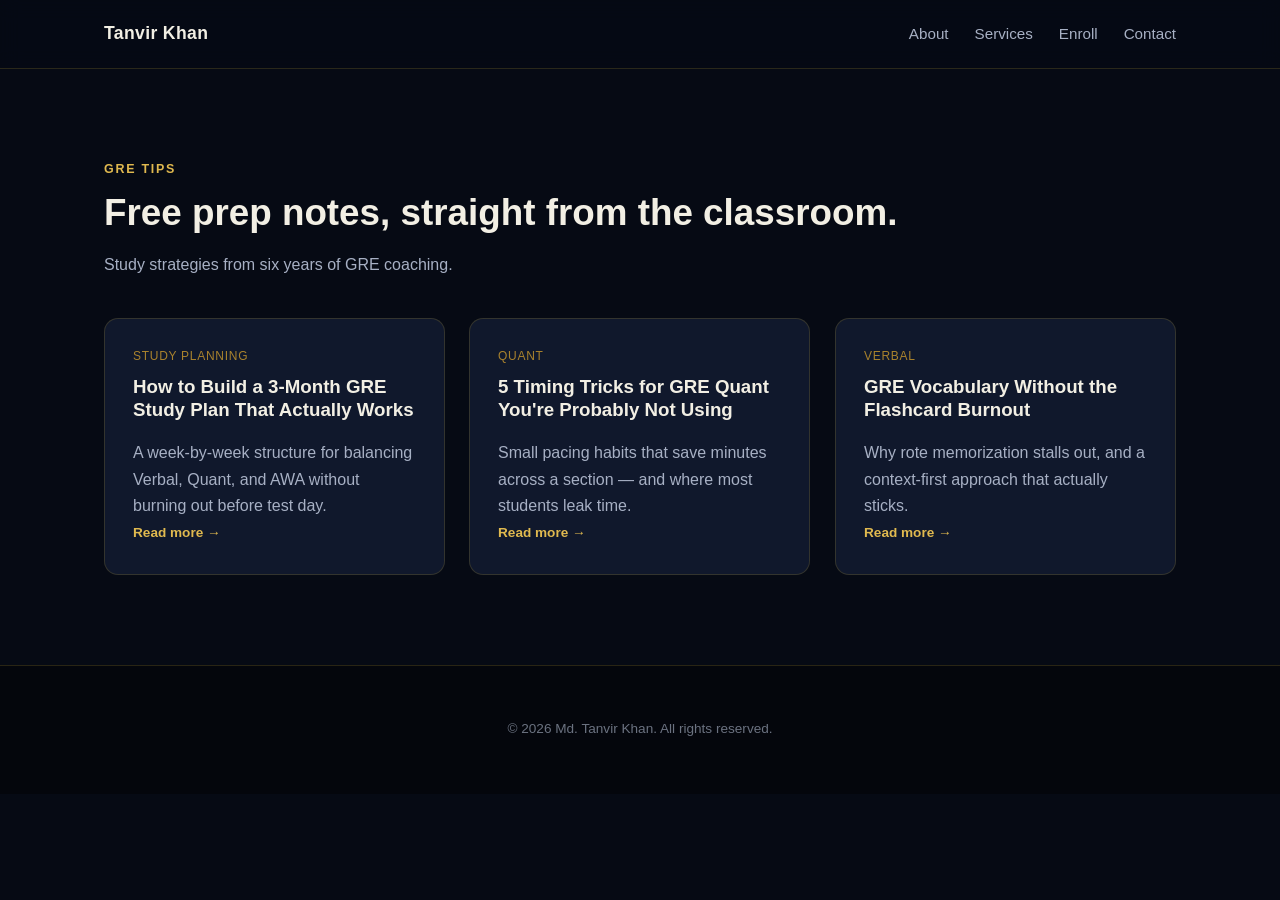
==== blog/index.html @ 5ddc5178 "Initial site: GRE coaching portfolio for Md. Tanvir Khan" ====
<!DOCTYPE html>
<html lang="en">
<head>
  <meta charset="UTF-8">
  <meta name="viewport" content="width=device-width, initial-scale=1.0">
  <title>GRE Tips | Md. Tanvir Khan</title>
  <meta name="description" content="Free GRE prep notes and study strategies from Md. Tanvir Khan.">
  <link rel="icon" type="image/svg+xml" href="../assets/favicon.svg">
  <link rel="stylesheet" href="../styles.css">
</head>
<body>
  <header class="site-header">
    <nav class="nav container">
      <a href="../index.html" class="logo">Tanvir Khan</a>
      <ul class="nav-links">
        <li><a href="../index.html#about">About</a></li>
        <li><a href="../index.html#services">Services</a></li>
        <li><a href="../index.html#gre">Enroll</a></li>
        <li><a href="../index.html#contact">Contact</a></li>
      </ul>
    </nav>
  </header>

  <main>
    <section class="section">
      <div class="container">
        <span class="section-kicker">GRE Tips</span>
        <h2>Free prep notes, straight from the classroom.</h2>
        <p class="section-intro">Study strategies from six years of GRE coaching.</p>
        <div class="cards blog-cards">
          <div class="tilt-card blog-card">
            <span class="blog-tag">Study Planning</span>
            <a class="blog-card-link" href="3-month-study-plan.html">
              <h3>How to Build a 3-Month GRE Study Plan That Actually Works</h3>
            </a>
            <p>A week-by-week structure for balancing Verbal, Quant, and AWA without burning out before test day.</p>
            <a class="blog-read-more" href="3-month-study-plan.html">Read more &rarr;</a>
          </div>
          <div class="tilt-card blog-card">
            <span class="blog-tag">Quant</span>
            <a class="blog-card-link" href="gre-quant-timing.html">
              <h3>5 Timing Tricks for GRE Quant You're Probably Not Using</h3>
            </a>
            <p>Small pacing habits that save minutes across a section — and where most students leak time.</p>
            <a class="blog-read-more" href="gre-quant-timing.html">Read more &rarr;</a>
          </div>
          <div class="tilt-card blog-card">
            <span class="blog-tag">Verbal</span>
            <a class="blog-card-link" href="vocab-without-burnout.html">
              <h3>GRE Vocabulary Without the Flashcard Burnout</h3>
            </a>
            <p>Why rote memorization stalls out, and a context-first approach that actually sticks.</p>
            <a class="blog-read-more" href="vocab-without-burnout.html">Read more &rarr;</a>
          </div>
        </div>
      </div>
    </section>
  </main>

  <footer class="site-footer">
    <div class="container footer-inner">
      <p class="copyright">&copy; <span id="year"></span> Md. Tanvir Khan. All rights reserved.</p>
    </div>
  </footer>

  <script src="../script.js"></script>
</body>
</html>
---- styles.css ----
:root {
  --bg: #060a14;
  --bg-elevated: #0c1324;
  --bg-card: #10182c;
  --border: rgba(212, 175, 55, 0.18);
  --border-strong: rgba(212, 175, 55, 0.4);
  --gold: #e0b94f;
  --gold-dim: #a9822d;
  --text: #f2efe4;
  --text-dim: #a7b0c4;
  --radius: 14px;
  --max-width: 1120px;
  --shadow: 0 20px 60px rgba(0, 0, 0, 0.45);
}

* { box-sizing: border-box; }

html { scroll-behavior: smooth; }

body {
  margin: 0;
  font-family: -apple-system, BlinkMacSystemFont, "Segoe UI", Roboto, Helvetica, Arial, sans-serif;
  color: var(--text);
  background: var(--bg);
  line-height: 1.65;
}

.container {
  max-width: var(--max-width);
  margin: 0 auto;
  padding: 0 24px;
}

h1, h2, h3, h4 { line-height: 1.25; margin-top: 0; }
h2 {
  font-size: clamp(1.7rem, 3vw, 2.3rem);
  margin-bottom: 0.5rem;
}
.section-kicker {
  text-transform: uppercase;
  letter-spacing: 0.14em;
  font-size: 0.78rem;
  color: var(--gold);
  font-weight: 700;
  margin-bottom: 10px;
  display: block;
}
.section-intro {
  color: var(--text-dim);
  max-width: 640px;
  margin-bottom: 40px;
}

a { color: var(--gold); text-decoration: none; }
a:hover { text-decoration: underline; }

img { max-width: 100%; }

/* Header / Nav */
.site-header {
  position: sticky;
  top: 0;
  background: rgba(6, 10, 20, 0.85);
  backdrop-filter: blur(10px);
  border-bottom: 1px solid var(--border);
  z-index: 100;
}

.nav {
  display: flex;
  align-items: center;
  justify-content: space-between;
  height: 68px;
}

.logo {
  font-weight: 700;
  font-size: 1.1rem;
  color: var(--text);
  text-decoration: none;
  letter-spacing: 0.02em;
}
.logo:hover { text-decoration: none; color: var(--gold); }

.nav-links {
  list-style: none;
  display: flex;
  gap: 26px;
  margin: 0;
  padding: 0;
}

.nav-links a {
  color: var(--text-dim);
  font-weight: 500;
  font-size: 0.95rem;
}
.nav-links a:hover { color: var(--gold); text-decoration: none; }

.nav-toggle {
  display: none;
  flex-direction: column;
  justify-content: space-between;
  width: 26px;
  height: 18px;
  background: none;
  border: none;
  cursor: pointer;
  padding: 0;
}

.nav-toggle span {
  display: block;
  height: 2px;
  background: var(--gold);
  border-radius: 1px;
}

/* Hero */
.hero {
  position: relative;
  min-height: 92vh;
  display: flex;
  align-items: center;
  overflow: hidden;
  border-bottom: 1px solid var(--border);
}

#hero-canvas {
  position: absolute;
  inset: 0;
  width: 100%;
  height: 100%;
  z-index: 0;
  opacity: 0.85;
}

.hero-inner {
  position: relative;
  z-index: 2;
  display: grid;
  grid-template-columns: 1.2fr 0.8fr;
  gap: 48px;
  align-items: center;
  padding: 80px 24px;
  width: 100%;
}

.hero-eyebrow {
  color: var(--gold);
  text-transform: uppercase;
  letter-spacing: 0.16em;
  font-size: 0.8rem;
  font-weight: 700;
  margin-bottom: 18px;
}

.hero h1 {
  font-size: clamp(2.2rem, 5vw, 3.4rem);
  margin-bottom: 14px;
}

.hero .highlight { color: var(--gold); }

.tagline {
  font-size: 1.15rem;
  color: var(--text-dim);
  max-width: 560px;
  margin: 0 0 30px;
}

.hero-actions {
  display: flex;
  gap: 16px;
  flex-wrap: wrap;
  margin-bottom: 32px;
}

.hero-stats {
  display: flex;
  gap: 32px;
  flex-wrap: wrap;
}

.hero-stats div { text-align: left; }

.hero-stats .num {
  font-size: 1.6rem;
  font-weight: 800;
  color: var(--gold);
  display: block;
}

.hero-stats .label {
  font-size: 0.82rem;
  color: var(--text-dim);
}

.hero-photo-wrap {
  perspective: 1000px;
  display: flex;
  justify-content: center;
}

.hero-photo-card {
  position: relative;
  width: 280px;
  max-width: 100%;
  border-radius: var(--radius);
  background: linear-gradient(160deg, var(--bg-card), var(--bg-elevated));
  border: 1px solid var(--border-strong);
  box-shadow: var(--shadow);
  padding: 18px;
  transition: transform 0.15s ease;
  transform-style: preserve-3d;
  will-change: transform;
}

.hero-photo-card img {
  display: block;
  width: 100%;
  border-radius: 10px;
}

.hero-photo-card .card-caption {
  text-align: center;
  margin-top: 14px;
  font-size: 0.85rem;
  color: var(--text-dim);
}

.hero-photo-card .card-caption strong { color: var(--text); }

/* Buttons */
.btn {
  display: inline-block;
  padding: 13px 26px;
  border-radius: 999px;
  font-weight: 700;
  text-decoration: none;
  font-size: 0.95rem;
  transition: transform 0.15s ease, box-shadow 0.15s ease;
}
.btn:hover { text-decoration: none; transform: translateY(-2px); }

.btn-primary {
  background: linear-gradient(135deg, var(--gold), var(--gold-dim));
  color: #14100a;
  box-shadow: 0 8px 24px rgba(224, 185, 79, 0.25);
}

.btn-secondary {
  background: transparent;
  color: var(--text);
  border: 1.5px solid var(--border-strong);
}
.btn-secondary:hover { border-color: var(--gold); color: var(--gold); }

/* Sections */
.section { padding: 90px 0; }
.section-alt { background: var(--bg-elevated); }

/* 3D tilt cards */
.tilt-card {
  background: var(--bg-card);
  border: 1px solid var(--border);
  border-radius: var(--radius);
  padding: 28px;
  transform-style: preserve-3d;
  transition: transform 0.15s ease, border-color 0.15s ease, box-shadow 0.15s ease;
  will-change: transform;
}
.tilt-card:hover {
  border-color: var(--border-strong);
  box-shadow: var(--shadow);
}

.cards {
  display: grid;
  grid-template-columns: repeat(auto-fit, minmax(260px, 1fr));
  gap: 24px;
}

.card-icon {
  font-size: 1.6rem;
  margin-bottom: 14px;
  display: inline-block;
}

.card h3 { font-size: 1.15rem; margin-bottom: 10px; }
.card p, .tilt-card p { color: var(--text-dim); margin: 0; }

/* About */
.about-grid {
  display: grid;
  grid-template-columns: 1.4fr 1fr;
  gap: 48px;
  align-items: start;
}

.fact-list {
  list-style: none;
  margin: 0;
  padding: 0;
  display: flex;
  flex-direction: column;
  gap: 16px;
}

.fact-list li {
  border-left: 2px solid var(--border-strong);
  padding-left: 16px;
}

.fact-list .fact-label {
  font-size: 0.78rem;
  text-transform: uppercase;
  letter-spacing: 0.08em;
  color: var(--gold);
  display: block;
  margin-bottom: 2px;
}

/* Timeline */
.timeline {
  display: flex;
  flex-direction: column;
  gap: 24px;
}

.timeline-item {
  display: grid;
  grid-template-columns: 200px 1fr;
  gap: 24px;
}

.timeline-date {
  color: var(--gold);
  font-weight: 700;
  font-size: 0.9rem;
  padding-top: 4px;
}

.timeline-body h3 { margin-bottom: 2px; font-size: 1.15rem; }
.timeline-org { color: var(--text-dim); font-style: italic; margin-bottom: 10px; display: block; }
.timeline-body ul { margin: 0; padding-left: 20px; color: var(--text-dim); }
.timeline-body li { margin-bottom: 4px; }

/* Education */
.edu-grid {
  display: grid;
  grid-template-columns: repeat(auto-fit, minmax(280px, 1fr));
  gap: 24px;
}

/* Achievements / Stats */
.stats-hook {
  font-size: clamp(1.4rem, 3vw, 2rem);
  font-weight: 800;
  text-align: center;
  max-width: 760px;
  margin: 0 auto 48px;
}
.stats-hook .highlight { color: var(--gold); }

.stats-grid {
  display: grid;
  grid-template-columns: repeat(auto-fit, minmax(180px, 1fr));
  gap: 24px;
}

.stat-card {
  text-align: center;
}

.stat-num {
  font-size: 2.4rem;
  font-weight: 800;
  color: var(--gold);
  display: block;
}

.stat-label {
  color: var(--text-dim);
  font-size: 0.9rem;
  margin-top: 6px;
}

/* Blog */
.blog-cards { grid-template-columns: repeat(auto-fit, minmax(280px, 1fr)); }
.blog-tag {
  font-size: 0.75rem;
  text-transform: uppercase;
  letter-spacing: 0.06em;
  color: var(--gold-dim);
  display: block;
  margin-bottom: 8px;
}
.blog-card a.blog-card-link { color: var(--text); }
.blog-card a.blog-card-link:hover { color: var(--gold); text-decoration: none; }
.blog-read-more { font-size: 0.85rem; font-weight: 700; }

/* GRE form */
.form-wrap {
  border: 1px solid var(--border);
  border-radius: var(--radius);
  overflow: hidden;
  margin-top: 24px;
  background: var(--bg-card);
}

.form-wrap iframe { display: block; border: none; width: 100%; }

.form-fallback {
  margin-top: 12px;
  font-size: 0.95rem;
  color: var(--text-dim);
}

/* Contact */
.contact-grid {
  display: grid;
  grid-template-columns: repeat(auto-fit, minmax(220px, 1fr));
  gap: 20px;
}

.contact-card {
  text-align: center;
}

.contact-card .card-icon { display: block; font-size: 1.8rem; }
.contact-card a { font-size: 1.05rem; font-weight: 600; }

/* Footer */
.site-footer {
  background: #04060c;
  color: var(--text-dim);
  padding: 40px 0;
  border-top: 1px solid var(--border);
}

.footer-inner { text-align: center; }

.copyright {
  font-size: 0.85rem;
  color: #6b7280;
  margin-top: 12px;
}

/* Blog post page */
.post-header {
  padding: 60px 0 20px;
  border-bottom: 1px solid var(--border);
}
.post-body {
  padding: 40px 0 80px;
  max-width: 720px;
  margin: 0 auto;
}
.post-body h2 { margin-top: 40px; }
.post-body p { color: var(--text-dim); margin-bottom: 20px; }
.back-link { display: inline-block; margin-bottom: 20px; font-size: 0.9rem; }

/* Reveal-on-scroll animation */
.reveal {
  opacity: 0;
  transform: translateY(24px);
  transition: opacity 0.6s ease, transform 0.6s ease;
}
.reveal.in-view {
  opacity: 1;
  transform: translateY(0);
}

/* Mobile */
@media (max-width: 860px) {
  .hero-inner { grid-template-columns: 1fr; text-align: center; }
  .hero-stats { justify-content: center; }
  .hero-actions { justify-content: center; }
  .about-grid { grid-template-columns: 1fr; }
  .timeline-item { grid-template-columns: 1fr; gap: 6px; }
}

@media (max-width: 720px) {
  .nav-toggle { display: flex; }

  .nav-links {
    position: absolute;
    top: 68px;
    left: 0;
    right: 0;
    background: var(--bg);
    flex-direction: column;
    gap: 0;
    border-bottom: 1px solid var(--border);
    display: none;
  }

  .nav-links.open { display: flex; }
  .nav-links li { border-top: 1px solid var(--border); }
  .nav-links a { display: block; padding: 14px 24px; }

  .hero { min-height: auto; }
  .hero-inner { padding: 56px 24px; }
}

@media (prefers-reduced-motion: reduce) {
  html { scroll-behavior: auto; }
  .reveal { opacity: 1; transform: none; transition: none; }
  .tilt-card, .hero-photo-card { transition: none !important; transform: none !important; }
}
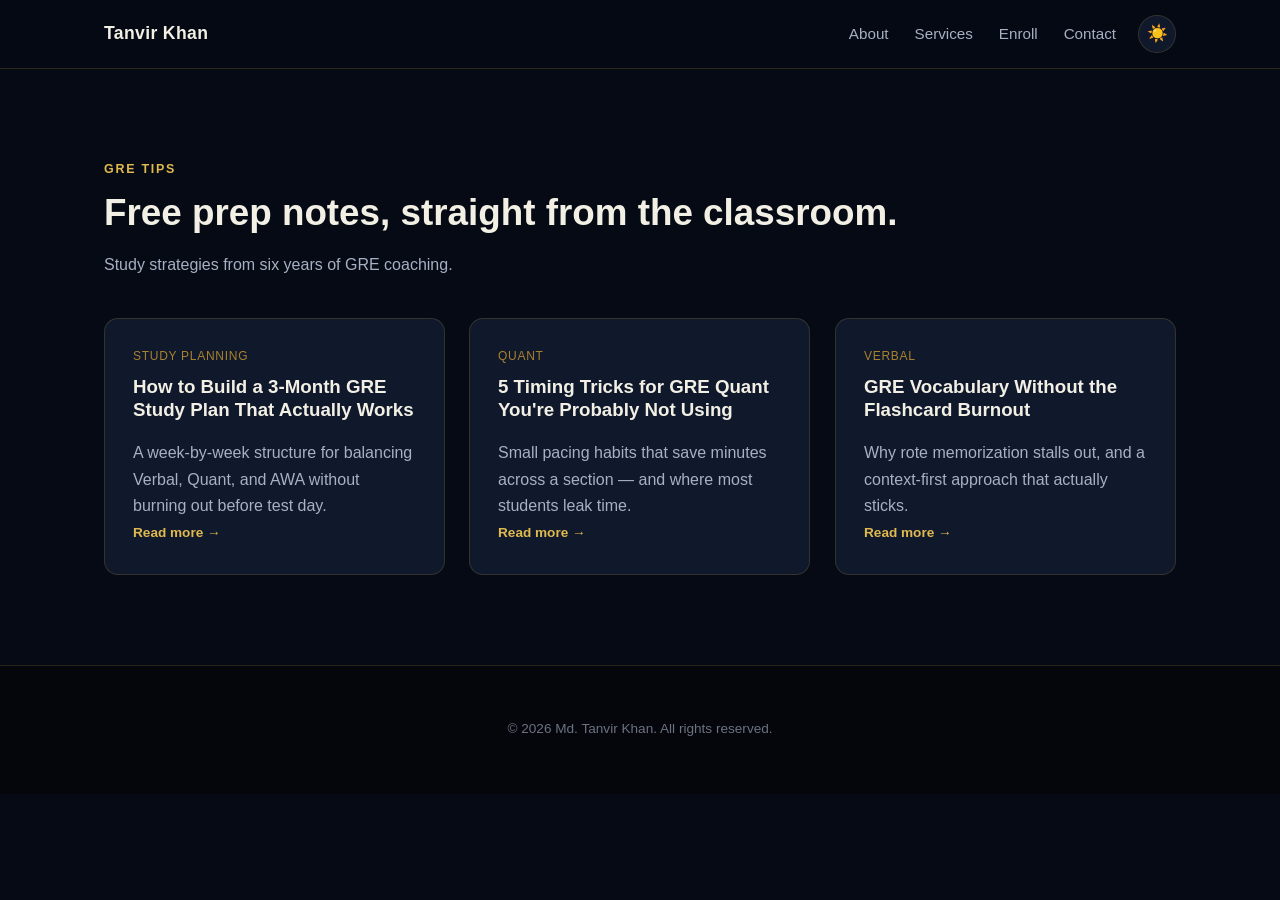
==== commit f59203df: "Add light/dark theme toggle, replace PRAN-RFL with Nishchit/NetCom/LearnSmart roles" ====
--- a/blog/index.html
+++ b/blog/index.html
@@ -12,12 +12,15 @@
   <header class="site-header">
     <nav class="nav container">
       <a href="../index.html" class="logo">Tanvir Khan</a>
-      <ul class="nav-links">
-        <li><a href="../index.html#about">About</a></li>
-        <li><a href="../index.html#services">Services</a></li>
-        <li><a href="../index.html#gre">Enroll</a></li>
-        <li><a href="../index.html#contact">Contact</a></li>
-      </ul>
+      <div class="nav-right">
+        <ul class="nav-links">
+          <li><a href="../index.html#about">About</a></li>
+          <li><a href="../index.html#services">Services</a></li>
+          <li><a href="../index.html#gre">Enroll</a></li>
+          <li><a href="../index.html#contact">Contact</a></li>
+        </ul>
+        <button class="theme-toggle" id="themeToggle" aria-label="Switch to light theme">🌙</button>
+      </div>
     </nav>
   </header>
 
--- a/styles.css
+++ b/styles.css
@@ -2,6 +2,7 @@
   --bg: #060a14;
   --bg-elevated: #0c1324;
   --bg-card: #10182c;
+  --footer-bg: #04060c;
   --border: rgba(212, 175, 55, 0.18);
   --border-strong: rgba(212, 175, 55, 0.4);
   --gold: #e0b94f;
@@ -11,6 +12,24 @@
   --radius: 14px;
   --max-width: 1120px;
   --shadow: 0 20px 60px rgba(0, 0, 0, 0.45);
+  --hero-canvas-opacity: 0.85;
+  --header-bg: rgba(6, 10, 20, 0.85);
+}
+
+:root[data-theme="light"] {
+  --bg: #faf7f0;
+  --bg-elevated: #f1ead9;
+  --bg-card: #ffffff;
+  --footer-bg: #efe6d2;
+  --border: rgba(168, 122, 22, 0.25);
+  --border-strong: rgba(168, 122, 22, 0.5);
+  --gold: #a9740f;
+  --gold-dim: #8a5f0d;
+  --text: #201c12;
+  --text-dim: #5c5648;
+  --shadow: 0 20px 50px rgba(60, 45, 10, 0.12);
+  --hero-canvas-opacity: 0.45;
+  --header-bg: rgba(250, 247, 240, 0.85);
 }
 
 * { box-sizing: border-box; }
@@ -18,6 +37,7 @@
 html { scroll-behavior: smooth; }
 
 body {
+  transition: background-color 0.25s ease, color 0.25s ease;
   margin: 0;
   font-family: -apple-system, BlinkMacSystemFont, "Segoe UI", Roboto, Helvetica, Arial, sans-serif;
   color: var(--text);
@@ -60,8 +80,9 @@
 .site-header {
   position: sticky;
   top: 0;
-  background: rgba(6, 10, 20, 0.85);
+  background: var(--header-bg);
   backdrop-filter: blur(10px);
+  transition: background-color 0.25s ease;
   border-bottom: 1px solid var(--border);
   z-index: 100;
 }
@@ -96,6 +117,32 @@
   font-size: 0.95rem;
 }
 .nav-links a:hover { color: var(--gold); text-decoration: none; }
+
+.nav-right {
+  display: flex;
+  align-items: center;
+  gap: 22px;
+}
+
+.theme-toggle {
+  display: flex;
+  align-items: center;
+  justify-content: center;
+  width: 38px;
+  height: 38px;
+  border-radius: 50%;
+  background: var(--bg-card);
+  border: 1px solid var(--border);
+  cursor: pointer;
+  font-size: 1.05rem;
+  line-height: 1;
+  transition: border-color 0.15s ease, transform 0.15s ease;
+  flex-shrink: 0;
+}
+.theme-toggle:hover {
+  border-color: var(--border-strong);
+  transform: translateY(-1px);
+}
 
 .nav-toggle {
   display: none;
@@ -132,7 +179,8 @@
   width: 100%;
   height: 100%;
   z-index: 0;
-  opacity: 0.85;
+  opacity: var(--hero-canvas-opacity);
+  transition: opacity 0.25s ease;
 }
 
 .hero-inner {
@@ -433,7 +481,7 @@
 
 /* Footer */
 .site-footer {
-  background: #04060c;
+  background: var(--footer-bg);
   color: var(--text-dim);
   padding: 40px 0;
   border-top: 1px solid var(--border);
